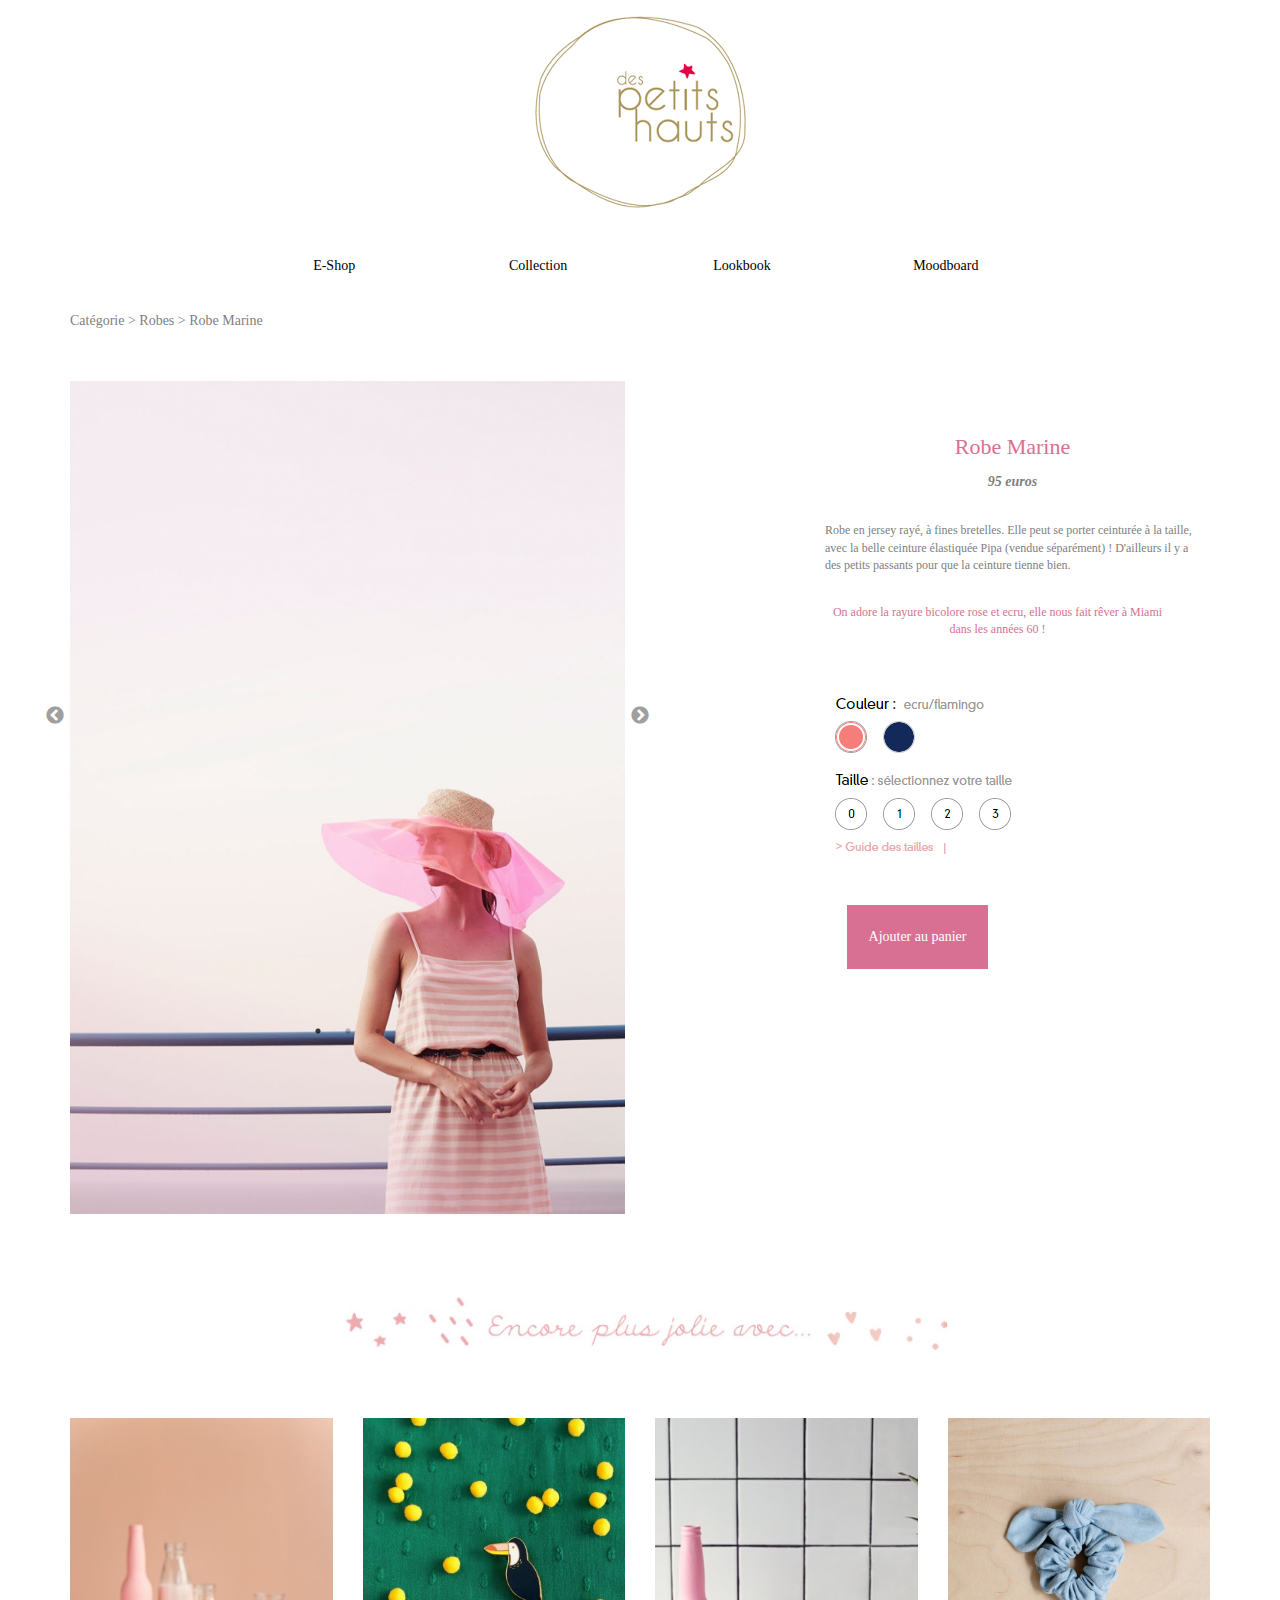
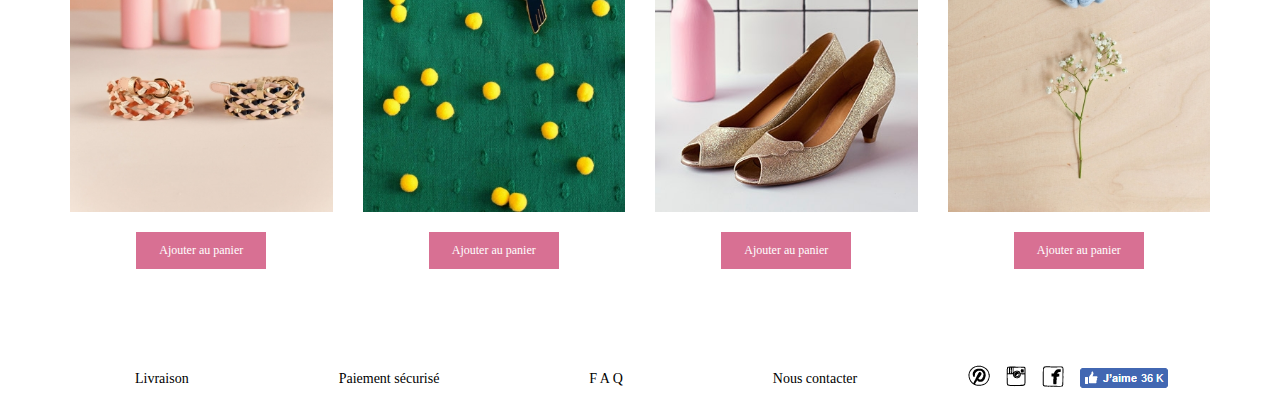
==== index.html @ 250dab4f "E-Commerce-Petits-Hauts" ====
<!DOCTYPE html>
<html>
    <head>
        <meta charset="utf-8" />
        <meta http-equiv="X-UA-Compatible" content="IE=edge">
        <meta name="viewport" content="width=device-width, initial-scale=1">
        <title>Des Petits Haut - Fiche produit - Robes</title>
        <meta name="description" content="Christelle H - Fiche produit - Robe printemps-été">
        <link rel="stylesheet" href="brouillon.css" />
        <meta name="language" content="fr">
        <meta name="author" content="Christelle H">
        <meta name="copyright" content="Christelle H">
        <meta name="identifier-url" content="http:">
        <link rel="icon" type="icon" href="images/icon.ico"/>
  <!-- JS -->
  <link href="js/slick/slick.css" type="text/css" media="all" rel="stylesheet" />
  <link rel="stylesheet" type="text/css" href="js/slick/slick-theme.css"/>
  <!-- Bootstrap -->
  <link href="bs/css/bootstrap.min.css" rel="stylesheet">

  </head>

<div class="container">

<center><img class="img-responsive" src="images/logo.png" alt="logo du site" title="logo du site" />

<!-- Barre menu -->
  <div class="row">
      <ul id="menu">
        <li><a href="#">E-Shop</a>
          <ul class="menu1">
          <li><a>Petits Hauts</a></li>
          <li><a>Robes</a></li>
          <li><a>Jupes</a></li>
          <li><a>Pantalons</a></li>
          <li><a>Accessoires</a></li>
        </ul>
        </li>
        <li><a href="#">Collection</a></li>
        <li><a href="#">Lookbook</a>	</li>
        <li><a href="moodboard.html">Moodboard</a></li>
       </ul>
    </div>
<br />

<div class="cat">
  <p>Catégorie > Robes > Robe Marine</p>
</div>
<br /></br>


<!-- JS -->
<div class="box">
        <div class="photos">
          <div class="photos"><img class="img-responsive" src="images/Produit1.jpg"></div>
          <div class="photos"><img class="img-responsive" src="images/Produit2.jpg"></div>
          <div class="photos"><img class="img-responsive" src="images/Produit3.jpg"></div>
        </div>
</div>
</br></br>

<!-- Description Produit -->
<div class="robe">
      <p><center>Robe Marine</center></p>
</div>

<div class="prix">
  <p><em><strong><center>95 euros</center></strong></em></p>
</div>
<br />

<div class="detail1">
  <p>Robe en jersey rayé, à fines bretelles. Elle peut se porter ceinturée à la taille, avec la belle ceinture élastiquée Pipa (vendue séparément) ! D'ailleurs il y a des petits passants pour que la ceinture tienne bien.</p>
</div>
</br>
<div class="detail2">
<p>On adore la rayure bicolore rose et ecru, elle nous fait rêver à Miami dans les années 60 !</p>
</div>
<br /><br />
<img src="images/prod.png" alt="Description produit" class="description">
<bold><input type="submit" value="Ajouter au panier" id="bouton" /></bold>
</br></br></br></br></br>
<body>



  <img src="images/liste.png" alt="Association produit" class="liste">


  <!-- Slider association produits -->
  <div class="row">
    <div class="col-xs-6 col-sm-3 col-md-3">
      <div class="boximage">
        <div class="survol"><p>Ceinture Peny</p></div>
        <img src="images/ceinture.jpg" alt="Ceinture" class="ceinture">
      </div>
        <input type="submit" value="Ajouter au panier" id="bouton1" />
    </div>
    <div class="col-xs-6 col-sm-3 col-md-3">
      <div class="boximage">
        <div class="survol"><p>Broche Mitsuko</p></div>
        <img src="images/broche.jpg" alt="Broche" class="broche">
      </div>
        <input type="submit" value="Ajouter au panier" id="bouton1" />
      </div>
    <div class="col-xs-6 col-sm-3 col-md-3">
      <div class="boximage">
        <div class="survol"><p>Chaussures Paola</p></div>
        <img src="images/chaussures.jpg" alt="Chaussures" class="chaussures">
      </div>
        <input type="submit" value="Ajouter au panier" id="bouton1" />
      </div>
    <div class="col-xs-6 col-sm-3 col-md-3">
      <div class="boximage">
        <div class="survol"><p>Accessoire Leo</p></div>
        <img src="images/ciel.jpg" alt="Accessoire cheveux" class="ciel">
      </div>
        <input type="submit" value="Ajouter au panier" id="bouton1" />
          </div>

    </div>
  </div>
</div>




  <!-- Footer -->
    <div class="foot">
        <ul id="mfoot">
          <li><a href="#">Livraison</a></li>
          <li><a href="#">Paiement sécurisé</a></li>
          <li><a href="#">F A Q</a></li>
          <li><a href="#">Nous contacter</a></li>
        </ul>
      </div>

    <img src="images/pfooter.png" alt="Réseaux sociaux" class="rs">

  <script src="https://ajax.googleapis.com/ajax/libs/jquery/3.2.1/jquery.min.js"></script>
  <script type="text/javascript" src="js/slick/slick.min.js"></script>

</body>



<!-- JS -->



<script> $('.photos').slick({
  dots: true,
   infinite: true,
   speed: 500,
   fade: true,
   cssEase: 'linear'
});</script>


<!-- bootstrap -->
  <script src="https://ajax.googleapis.com/ajax/libs/jquery/1.12.4/jquery.min.js"></script>
  <script src="bs/js/bootstrap.min.js"></script>


</html>
---- brouillon.css ----
a:link, a:visited {
  color: #000000;
}



/* Header : Barre navigation */
/* Menu dans son ensemble */
#menu, ul{
padding:0;
margin: 10px auto 0 auto;
list-style-type: none;
height:60px;
position:relative;
}
#menu a {
text-decoration: none;
color: black;
}

/* Box menu + catégories entre elles */
#menu ul li {
display: block;
}

/* Catégories entre elles */
#menu li {
  display:inline-block;
  text-align: center;
  width: 200px;
  height: 5px;
  padding: 10px;
  font-family:verdana;
  line-height: 50px;
  position:relative;
}

/* Menu dans son ensemble */
#menu li:hover > ul{
display: block;
padding: 2px;
}


#menu li:hover a{
color:black;
font-family:verdana;
font-size: 16px;
font-weight: bold;
padding:5px;
}

.menu1{
  display: none;
  position: absolute;
  background-color: white;
}
.menu1 li:hover{
  color:black;
  font-family:verdana;
  font-size: 16px;
}



/* Description Produit */
.cat{
  color: grey;
  font-family:verdana;
  font-size: 14px;
  text-align: left;
}
.produit{
  width: 45%;
  height: 10%;
  margin-right: 6%;
  margin-left: 13%;
  float: left;
}
.robe{
  font-family:verdana;
  color: #D87093;
  font-size: 22px;
  margin-right: 10px;
}
.prix{
  font-family:verdana;
  color: grey;
  font-size: 14px;
  margin-right: 10px;
}
.detail1{
  font-family:verdana;
  color: grey;
  margin-right: 10px;
  font-size: 12px;
  text-align: left;
}
.detail2{
  font-family:verdana;
  color: #D87093;
  margin-right:40px;
  font-size: 12px;
  text-align: center;
}
.description{
  float: left;
}
#bouton{
  margin-top: 40px;
  margin-right: 200px;
  background-color: #D87093;
  color: white;
  padding: 22px;
  text-decoration:none;
  font-family: verdana;
  font-size: 14px;
  border: none;
  }
.photos {
  width: 555px;
  height: 670px;
}
.liste{
  margin-top: 200px;
}

  /* js slider */
.slick-prev:before, .slick-next:before {
  color: grey !important;
}
.box{
margin-right: 200px;
float: left;
}
.boximage{
position: relative;
}


/* hover */
.survol{
  width: 100%;
  height: 100%;
  background-color: rgba(255,255,255,0.6);
  position: absolute;
  top: 0;
  left:0;
  right: 0;
  bottom: 0;
  display: none;
  }

.boximage:hover .survol{
  display: block;
}

.survol p{
  margin-top: 90%;
  color: #D87093;
  font-size: 16px;
  font-weight: bold;
}



.row img{
  width: 100%;
  height: auto;
  margin-top: 50px;
}

/* Slider association produits */
#bouton1{
  position: center;
  background-color: #D87093;
  color: white;
  padding: 10px;
  text-decoration:none;
  font-family: verdana;
  font-size: 12px;
  border: none;
  margin-top: 20px;
  margin-bottom: 20px;
  width: 130px;
  position: center;
}


/* Footer */
.foot li {
  margin-top: 80px;
  float: left;
  display: inline-block;
  padding:0;
  display: block;
  margin-left: 135px;
  margin-right: 15px;
  margin-bottom: 20px;
}
#mfoot{
  font-size: 14px;
  padding: 0px;
  font-family: verdana;
  text-decoration: none;
}
  .rs{
    float: left;
    margin-left: 85px;
    margin-bottom: 20px;
  }
  .foot a:hover,
  .foot a:focus {
    color: #D87093;
    text-decoration: none;
  }
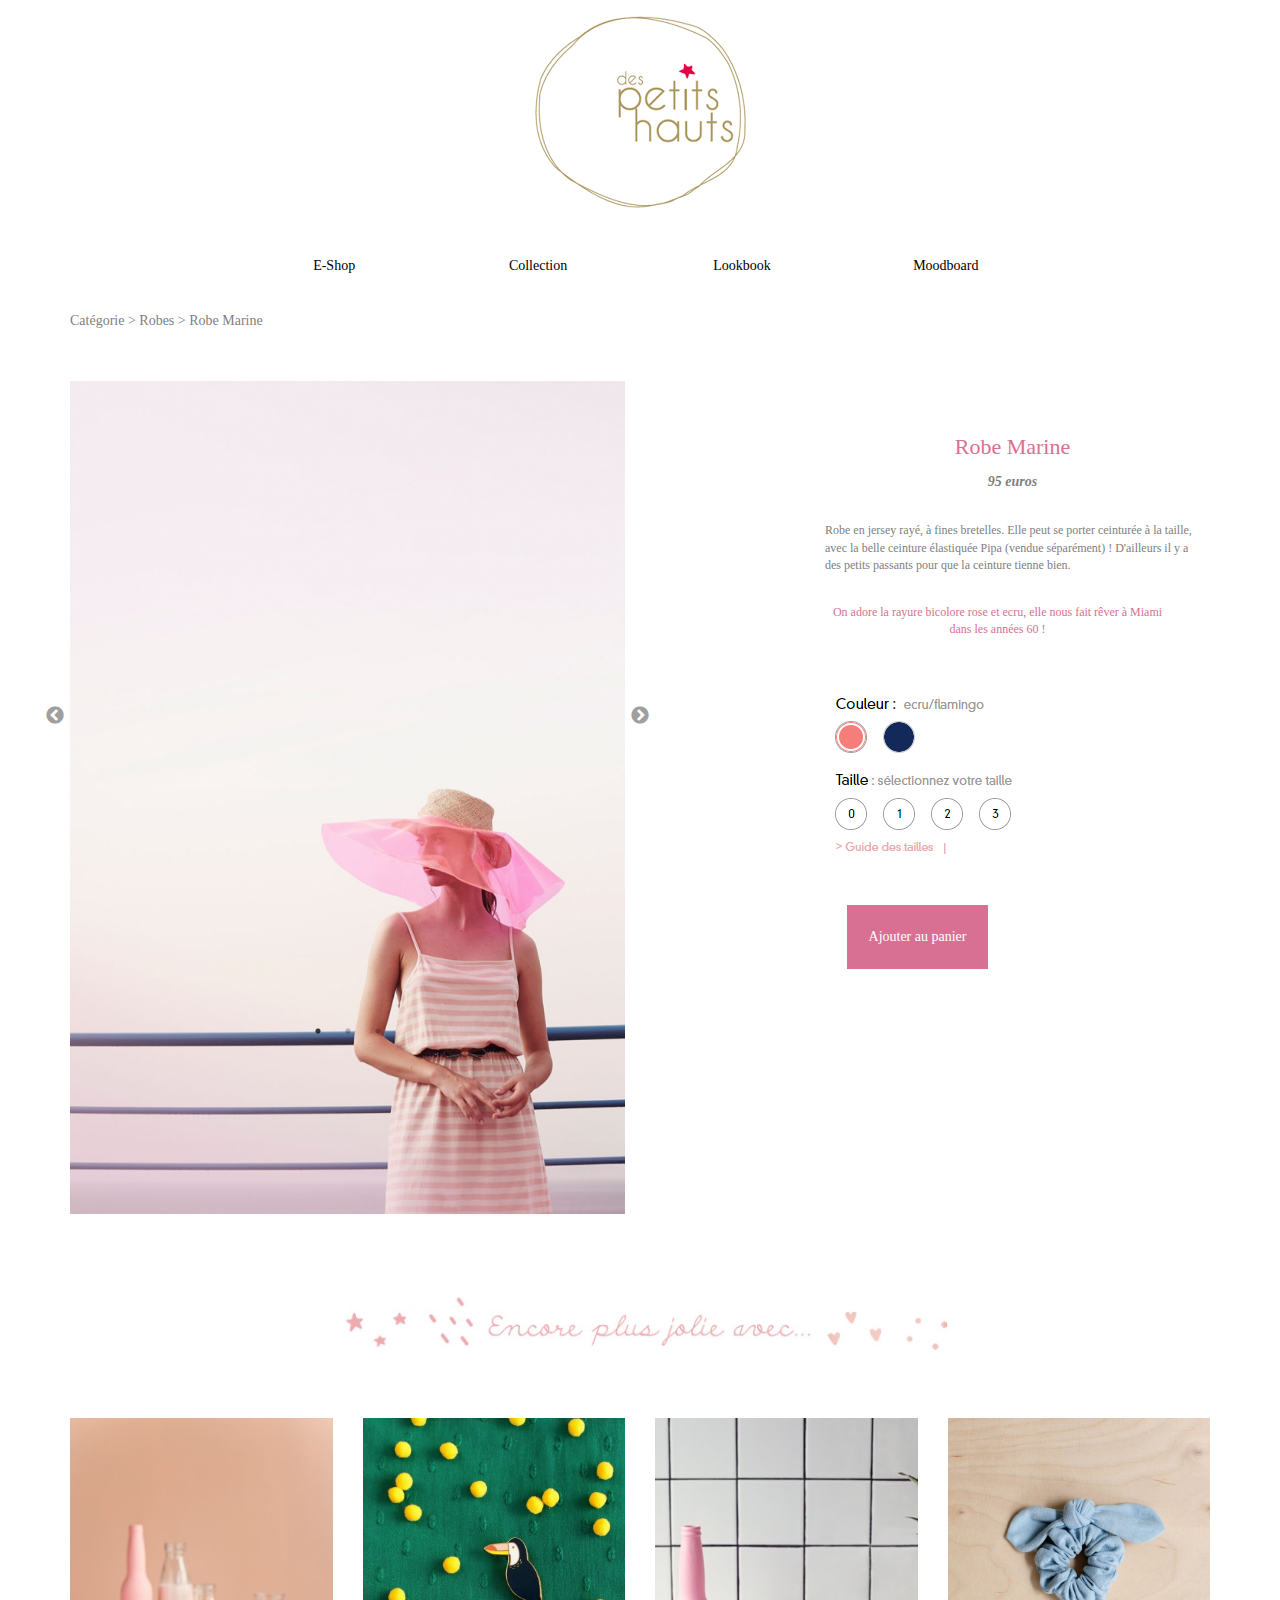
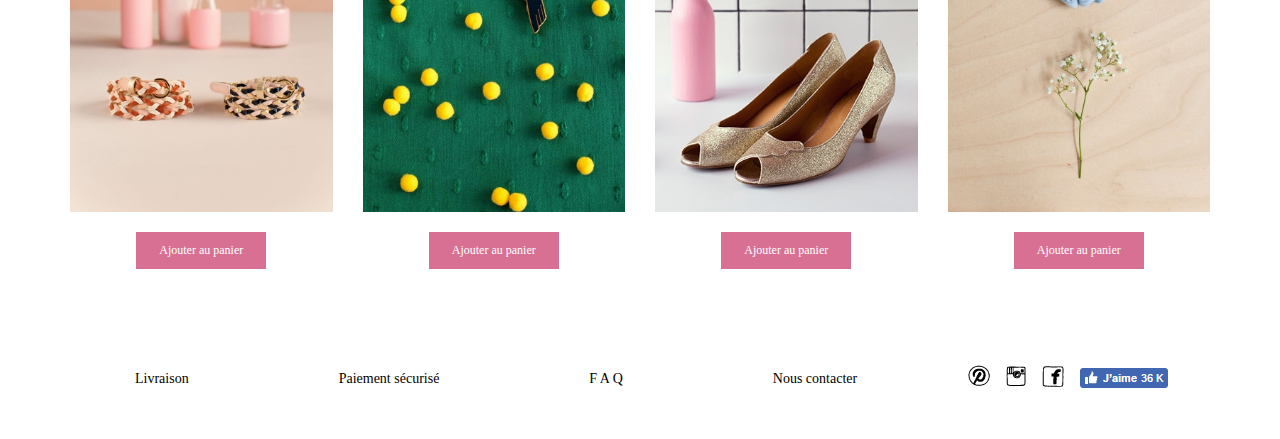
==== commit c8bfa4b8: "E-Commerce-Petits-Hauts" ====
--- a/index.html
+++ b/index.html
@@ -6,7 +6,7 @@
         <meta name="viewport" content="width=device-width, initial-scale=1">
         <title>Des Petits Haut - Fiche produit - Robes</title>
         <meta name="description" content="Christelle H - Fiche produit - Robe printemps-été">
-        <link rel="stylesheet" href="brouillon.css" />
+        <link rel="stylesheet" href="style.css" />
         <meta name="language" content="fr">
         <meta name="author" content="Christelle H">
         <meta name="copyright" content="Christelle H">
--- a/style.css
+++ b/style.css
@@ -0,0 +1,217 @@
+
+a:link, a:visited {
+  color: #000000;
+}
+
+
+
+/* Header : Barre navigation */
+/* Menu dans son ensemble */
+#menu, ul{
+padding:0;
+margin: 10px auto 0 auto;
+list-style-type: none;
+height:60px;
+position:relative;
+}
+#menu a {
+text-decoration: none;
+color: black;
+}
+
+/* Box menu + catégories entre elles */
+#menu ul li {
+display: block;
+}
+
+/* Catégories entre elles */
+#menu li {
+  display:inline-block;
+  text-align: center;
+  width: 200px;
+  height: 5px;
+  padding: 10px;
+  font-family:verdana;
+  line-height: 50px;
+  position:relative;
+}
+
+/* Menu dans son ensemble */
+#menu li:hover > ul{
+display: block;
+padding: 2px;
+}
+
+
+#menu li:hover a{
+color:black;
+font-family:verdana;
+font-size: 16px;
+font-weight: bold;
+padding:5px;
+}
+
+.menu1{
+  display: none;
+  position: absolute;
+  background-color: white;
+}
+.menu1 li:hover{
+  color:black;
+  font-family:verdana;
+  font-size: 16px;
+}
+
+
+
+/* Description Produit */
+.cat{
+  color: grey;
+  font-family:verdana;
+  font-size: 14px;
+  text-align: left;
+}
+.produit{
+  width: 45%;
+  height: 10%;
+  margin-right: 6%;
+  margin-left: 13%;
+  float: left;
+}
+.robe{
+  font-family:verdana;
+  color: #D87093;
+  font-size: 22px;
+  margin-right: 10px;
+}
+.prix{
+  font-family:verdana;
+  color: grey;
+  font-size: 14px;
+  margin-right: 10px;
+}
+.detail1{
+  font-family:verdana;
+  color: grey;
+  margin-right: 10px;
+  font-size: 12px;
+  text-align: left;
+}
+.detail2{
+  font-family:verdana;
+  color: #D87093;
+  margin-right:40px;
+  font-size: 12px;
+  text-align: center;
+}
+.description{
+  float: left;
+}
+#bouton{
+  margin-top: 40px;
+  margin-right: 200px;
+  background-color: #D87093;
+  color: white;
+  padding: 22px;
+  text-decoration:none;
+  font-family: verdana;
+  font-size: 14px;
+  border: none;
+  }
+.photos {
+  width: 555px;
+  height: 670px;
+}
+.liste{
+  margin-top: 200px;
+}
+
+  /* js slider */
+.slick-prev:before, .slick-next:before {
+  color: grey !important;
+}
+.box{
+margin-right: 200px;
+float: left;
+}
+.boximage{
+position: relative;
+}
+
+
+/* hover */
+.survol{
+  width: 100%;
+  height: 100%;
+  background-color: rgba(255,255,255,0.6);
+  position: absolute;
+  top: 0;
+  left:0;
+  right: 0;
+  bottom: 0;
+  display: none;
+  }
+
+.boximage:hover .survol{
+  display: block;
+}
+
+.survol p{
+  margin-top: 90%;
+  color: #D87093;
+  font-size: 16px;
+  font-weight: bold;
+}
+
+
+
+.row img{
+  width: 100%;
+  height: auto;
+  margin-top: 50px;
+}
+
+/* Slider association produits */
+#bouton1{
+  position: center;
+  background-color: #D87093;
+  color: white;
+  padding: 10px;
+  text-decoration:none;
+  font-family: verdana;
+  font-size: 12px;
+  border: none;
+  margin-top: 20px;
+  margin-bottom: 20px;
+  width: 130px;
+  position: center;
+}
+
+
+/* Footer */
+.foot li {
+  margin-top: 80px;
+  float: left;
+  display: inline-block;
+  padding:0;
+  display: block;
+  margin-left: 135px;
+  margin-right: 15px;
+  margin-bottom: 40px;
+}
+#mfoot{
+  font-size: 14px;
+  padding: 0px;
+  font-family: verdana;
+  text-decoration: none;
+}
+  .rs{
+    float: left;
+    margin-left: 85px;
+    margin-bottom: 40px;
+  }
+  .foot a:hover,
+  .foot a:focus {
+    color: #D87093;
+    text-decoration: none;
+  }
